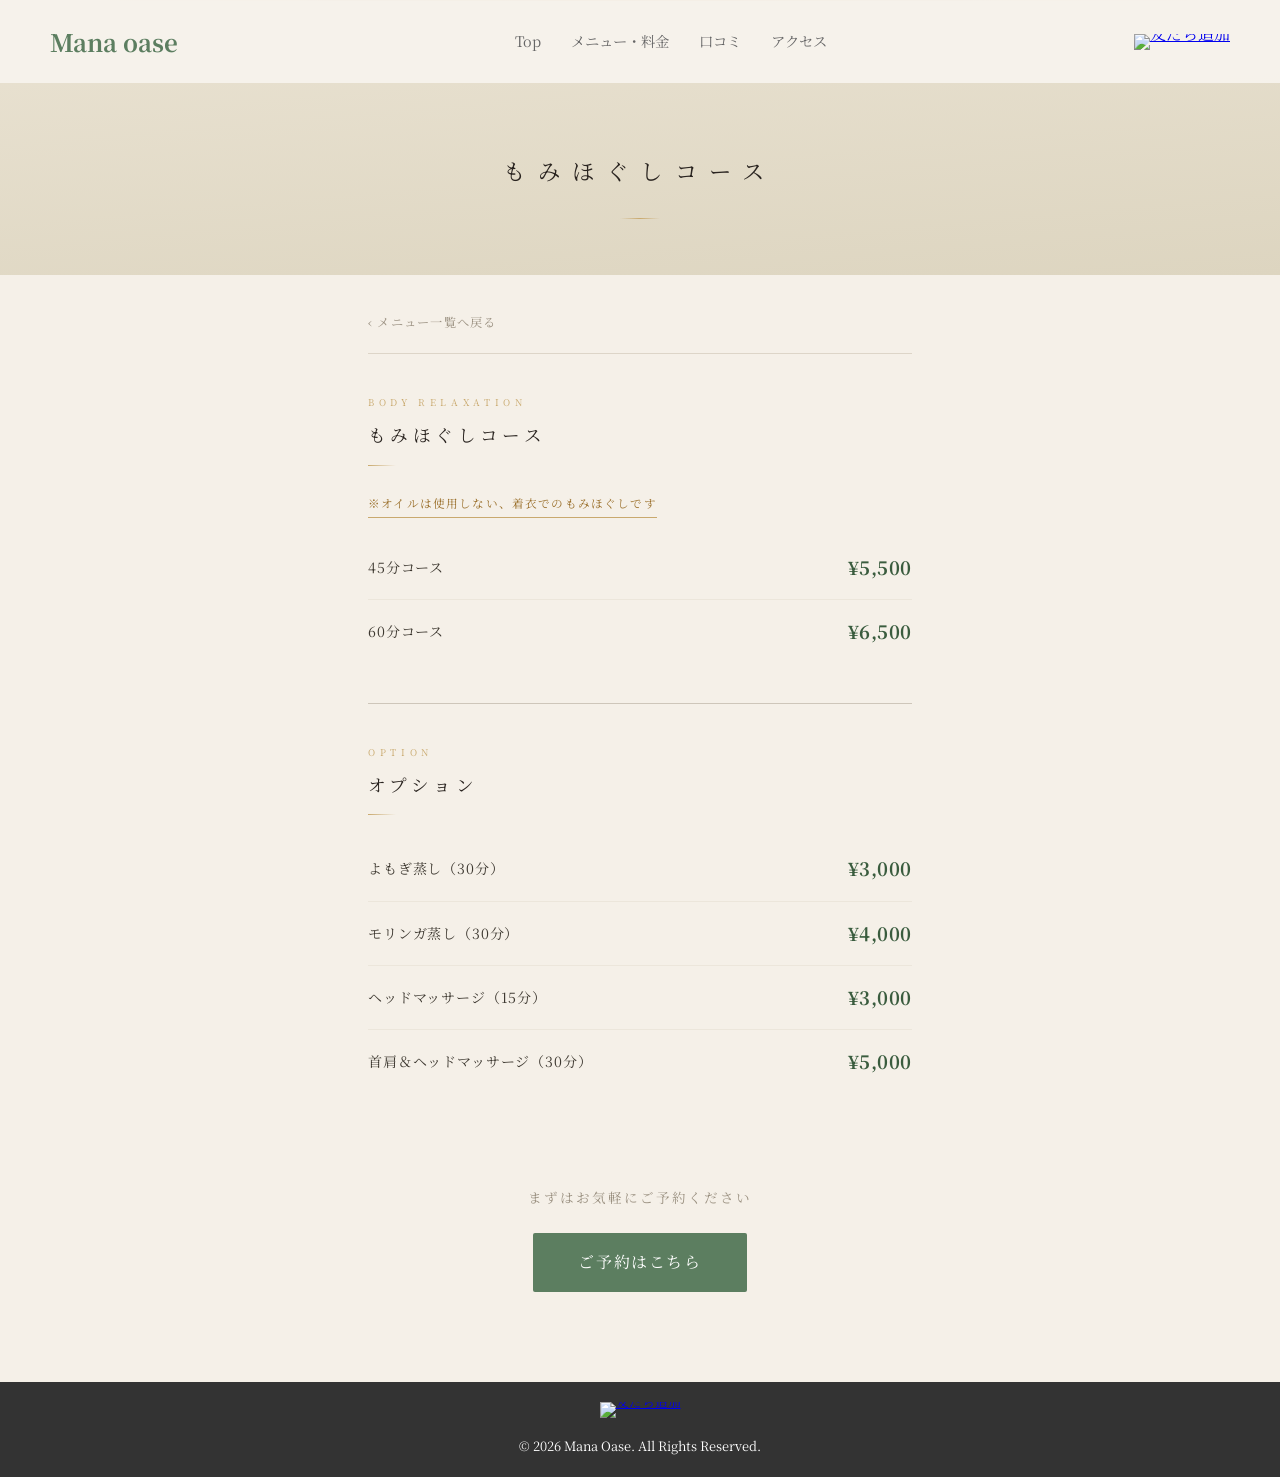
==== menu-momi.html @ 3895b9b8 "Add files via upload" ====
<!DOCTYPE html>
<html lang="ja">
<head>
    <meta charset="UTF-8">
    <meta name="viewport" content="width=device-width, initial-scale=1.0">
    <title>もみほぐしコース | Mana Oase｜名古屋のプライベートエステサロン</title>
    <meta name="description" content="Mana Oaseのもみほぐしコース。名古屋市則武新町のプライベートエステサロン。">
    <meta name="keywords" content="もみほぐし,料金,名古屋エステ,Mana Oase">
    <meta name="robots" content="index, follow">
    <link rel="canonical" href="https://manaoase.com/menu-momi.html">
    <!-- OGP -->
    <meta property="og:title" content="もみほぐしコース | Mana Oase">
    <meta property="og:description" content="もみほぐしコースのご案内。名古屋市則武新町のプライベートエステサロン。">
    <meta property="og:type" content="website">
    <meta property="og:url" content="https://manaoase.com/menu-momi.html">
    <meta property="og:image" content="https://manaoase.com/ogp.png">
    <meta property="og:locale" content="ja_JP">
    <meta property="og:site_name" content="Mana Oase">
    <link rel="icon" href="images/favicon.png" type="image/png">
    <link rel="apple-touch-icon" href="images/favicon.png">
    <link rel="stylesheet" href="style.css">
    <link href="https://fonts.googleapis.com/css2?family=Noto+Serif+JP:wght@400;700&display=swap" rel="stylesheet">
</head>
<body class="page-menu">

    <header class="navbar">
        <div class="logo">Mana oase</div>
        <input type="checkbox" id="nav-toggle" class="nav-toggle-input">
        <label class="hamburger" for="nav-toggle">
            <span></span>
            <span></span>
            <span></span>
        </label>
        <label class="nav-overlay" for="nav-toggle"></label>
        <nav class="nav-menu">
            <ul>
                <li><a href="index.html">Top</a></li>
                <li><a href="price.html">メニュー・料金</a></li>
                <li><a href="voice.html">口コミ</a></li>
                <li><a href="index.html#access">アクセス</a></li>
            </ul>
        </nav>
        <a href="https://lin.ee/xZ9Cr0p" target="_blank" class="line-btn line-btn--desktop">
            <img src="https://scdn.line-apps.com/n/line_add_friends/btn/ja.png" alt="友だち追加" height="36">
        </a>
    </header>

    <section class="page-hero">
        <h1 class="page-title">もみほぐしコース</h1>
    </section>

    <a href="price.html" class="back-link">‹ メニュー一覧へ戻る</a>

    <section class="price-section course-detail">

        <!-- もみほぐしコース -->
        <div class="price-block highlight">
            <span class="price-block__title-en">Body Relaxation</span>
            <h2 class="price-block__title">もみほぐしコース</h2>
            <div class="new-price-tag">※オイルは使用しない、着衣でのもみほぐしです</div>
            <div class="price-row featured">
                <span class="price-label">45分コース</span>
                <span class="price-value">¥5,500</span>
            </div>
            <div class="price-row featured">
                <span class="price-label">60分コース</span>
                <span class="price-value">¥6,500</span>
            </div>
        </div>

        <!-- オプション -->
        <div class="price-block">
            <span class="price-block__title-en">Option</span>
            <h2 class="price-block__title">オプション</h2>
            <div class="price-row">
                <span class="price-label">よもぎ蒸し（30分）</span>
                <span class="price-value">¥3,000</span>
            </div>
            <div class="price-row">
                <span class="price-label">モリンガ蒸し（30分）</span>
                <span class="price-value">¥4,000</span>
            </div>
            <div class="price-row">
                <span class="price-label">ヘッドマッサージ（15分）</span>
                <span class="price-value">¥3,000</span>
            </div>
            <div class="price-row">
                <span class="price-label">首肩＆ヘッドマッサージ（30分）</span>
                <span class="price-value">¥5,000</span>
            </div>
        </div>

    </section>

    <div class="price-cta">
        <p>まずはお気軽にご予約ください</p>
        <a href="https://tol-app.jp/s/zo8xfq9tl715y2r8gp1n" target="_blank" class="btn">ご予約はこちら</a>
    </div>

    <footer>
        <a href="https://lin.ee/xZ9Cr0p" target="_blank" class="line-btn line-btn--footer">
            <img src="https://scdn.line-apps.com/n/line_add_friends/btn/ja.png" alt="友だち追加" height="36">
        </a>
        <p>&copy; 2026 Mana Oase. All Rights Reserved.</p>
    </footer>

    <div class="fixed-bar">
        <a href="https://lin.ee/xZ9Cr0p" target="_blank" class="fixed-bar__btn fixed-bar__btn--line">LINE友だち追加</a>
        <a href="https://tol-app.jp/s/zo8xfq9tl715y2r8gp1n" target="_blank" class="fixed-bar__btn fixed-bar__btn--reserve">ご予約はこちら</a>
    </div>

    <script src="menu-animation.js"></script>
</body>
</html>
---- style.css ----
/* 基本設定 */
* {
    margin: 0;
    padding: 0;
    box-sizing: border-box;
}

img {
    max-width: 100%;
    height: auto;
    display: block;
}

body {
    font-family: 'Noto Serif JP', serif;
    line-height: 1.8;
    color: #3D3830;
    background-color: #F7F3EC;
}

/* 商品・料金ページ共通 */
.page-hero {
    padding: 140px 20px 60px;
    text-align: center;
    background-color: #EDE7D9;
}

.page-title {
    font-size: 2rem;
    font-weight: 400;
    color: #5C7E60;
    letter-spacing: 0.1em;
}

.products-section {
    padding: 60px 20px 80px;
}

.products-grid {
    display: flex;
    gap: 2rem;
    justify-content: center;
    flex-wrap: wrap;
    margin-bottom: 60px;
}

.product-card {
    background: white;
    border: 1px solid #B8D1BA;
    border-radius: 12px;
    overflow: hidden;
    width: 260px;
    text-align: center;
    padding-bottom: 1.5rem;
}

.product-img {
    width: 100%;
    height: 180px;
    object-fit: contain;
    background: #f9f9f9;
    padding: 1rem;
}

.product-name {
    font-size: 0.95rem;
    font-weight: 400;
    color: #3D3830;
    margin-top: 1rem;
    padding: 0 1rem;
    letter-spacing: 0.05em;
}

.shop-btn-wrap {
    text-align: center;
    margin-bottom: 3rem;
}

.shop-lead {
    font-size: 0.88rem;
    color: #7A7065;
    margin-bottom: 1.5rem;
    letter-spacing: 0.05em;
}

/* チェックボックスを非表示 */
.nav-toggle-input {
    display: none;
}

/* ハンバーガーボタン（labelタグ） */
.hamburger {
    display: none;
    flex-direction: column;
    justify-content: center;
    gap: 5px;
    cursor: pointer;
    padding: 4px;
    z-index: 200;
}

.hamburger span {
    display: block;
    width: 24px;
    height: 1.5px;
    background-color: #5C7E60;
    transition: all 0.3s ease;
    transform-origin: center;
}

/* チェック時にXに変わる */
.nav-toggle-input:checked ~ .hamburger span:nth-child(1) {
    transform: translateY(6.5px) rotate(45deg);
}

.nav-toggle-input:checked ~ .hamburger span:nth-child(2) {
    opacity: 0;
}

.nav-toggle-input:checked ~ .hamburger span:nth-child(3) {
    transform: translateY(-6.5px) rotate(-45deg);
}

/* オーバーレイ（labelタグ） */
.nav-overlay {
    display: none;
    position: fixed;
    inset: 0;
    background: rgba(0,0,0,0.3);
    z-index: 160;
    cursor: pointer;
}

/* PC用LINEボタン */
.line-btn--desktop {
    display: inline-block;
}

/* ナビゲーション */
.navbar {
    display: flex;
    justify-content: space-between;
    align-items: center;
    padding: 20px 50px;
    background-color: rgba(247, 243, 236, 0.95);
    position: fixed;
    width: 100%;
    z-index: 100;
}

.logo {
    font-size: 1.5rem;
    font-weight: bold;
    color: #5C7E60;
}

.navbar ul {
    display: flex;
    list-style: none;
}

.navbar ul li {
    margin-left: 30px;
}

.navbar ul li a {
    text-decoration: none;
    color: #666;
    font-size: 0.9rem;
    transition: 0.3s;
}

.navbar ul li a:hover {
    color: #5C7E60;
}

/* メインビジュアル */
.hero {
    height: 100vh;
    width: 100%;
    background-image: url('images/main-bg.jpg');
    background-size: cover;
    background-position: center;
    display: flex;
    justify-content: center;
    align-items: center;
    text-align: center;
    color: #3D2B1F;
}

.hero-content h1 {
    font-size: clamp(3rem, 7vw, 5.5rem);
    margin-bottom: 20px;
    text-shadow: none;
}

.hero-content p {
    color: #3D2B1F;
    font-size: 1.1rem;
    margin-bottom: 30px;
}

/* ボタン */
.btn {
    display: inline-block;
    padding: 15px 45px;
    background-color: #5C7E60;
    color: #fff;
    text-decoration: none;
    border-radius: 2px;
    transition: 0.4s;
    letter-spacing: 0.1em;
}

.btn:hover {
    background-color: #4A6B4E;
    transform: translateY(-3px);
}

/* コンテンツ部分 */
.container {
    padding: 100px 20px;
    max-width: 800px;
    margin: 0 auto;
    text-align: center;
}

.section-title {
    font-size: 2rem;
    margin-bottom: 40px;
    color: #5C7E60;
    position: relative;
    padding-bottom: 10px;
}

.section-title::after {
    content: '';
    position: absolute;
    bottom: 0;
    left: 50%;
    transform: translateX(-50%);
    width: 50px;
    height: 1px;
    background: #8BAF8E;
}

/* お客様の声 */
.voice-section {
    background-color: #EDE7D9;
    padding: 80px 20px 0;
}

.voice-grid {
    display: flex;
    gap: 24px;
    justify-content: center;
    flex-wrap: wrap;
}

.voice-card {
    background: #F7F3EC;
    border: 1px solid #B8D1BA;
    border-radius: 8px;
    padding: 2rem;
    width: 280px;
    flex-shrink: 0;
}

.voice-stars {
    color: #8BAF8E;
    font-size: 1rem;
    margin-bottom: 1rem;
    letter-spacing: 0.1em;
}

.voice-text {
    font-size: 0.85rem;
    line-height: 2;
    color: #7A7065;
    margin-bottom: 1.2rem;
}

.voice-author {
    font-size: 0.78rem;
    color: #A49A8E;
    letter-spacing: 0.1em;
    text-align: right;
}

/* 予約CTA */
.reserve-cta {
    background-color: #EDE7D9;
    text-align: center;
    padding: 0 20px 40px;
}

.reserve-cta--top {
    padding-top: 20px;
}

.reserve-cta__text {
    font-size: 0.95rem;
    color: #7A7065;
    letter-spacing: 0.1em;
    margin-bottom: 28px;
}

/* メニュー紹介セクション */
.menu-section {
    padding: 80px 20px;
    background-color: #F7F3EC;
}

.menu-section .section-title {
    text-align: center;
    margin-bottom: 60px;
}

.menu-item {
    display: flex;
    align-items: center;
    gap: 60px;
    max-width: 1000px;
    margin: 0 auto 80px;
}

.menu-item--reverse {
    flex-direction: row-reverse;
}

.menu-item__image {
    flex: 1;
    height: 300px;
    min-height: 300px;
    border-radius: 4px;
    overflow: hidden;
    box-shadow: 0 8px 30px rgba(0, 0, 0, 0.15);
}

.menu-item__image img {
    width: 100%;
    height: 100%;
    object-fit: cover;
    display: block;
}

.menu-item__image--oil { background-color: #B8D1BA; }
.menu-item__image--yomogi { background-color: #D1E8C8; }
.menu-item__image--moringa { background-color: #C8DDB8; }

.menu-item__text { flex: 1; }

.menu-item__label {
    font-size: 0.75rem;
    letter-spacing: 0.3em;
    color: #8BAF8E;
    display: block;
    margin-bottom: 12px;
}

.menu-item__title {
    font-size: 1.6rem;
    color: #3D3830;
    margin-bottom: 20px;
    font-weight: 400;
    position: relative;
    padding-bottom: 16px;
}

.menu-item__title::after {
    content: '';
    position: absolute;
    bottom: 0;
    left: 0;
    width: 40px;
    height: 1px;
    background: #8BAF8E;
}

.menu-item__desc--sm {
    font-size: 0.83rem;
}

.menu-item__desc {
    font-size: 0.88rem;
    color: #7A7065;
    line-height: 2.2;
    margin-bottom: 24px;
}

.menu-item__points {
    list-style: none;
    display: flex;
    flex-direction: column;
    gap: 8px;
}

.menu-item__points li {
    font-size: 0.85rem;
    color: #5C7E60;
    letter-spacing: 0.05em;
}

/* セラピスト紹介 */
.therapist-section {
    padding: 80px 20px;
    background-color: #EDE7D9;
}

.therapist-section .container {
    padding: 0;
    max-width: 900px;
}

.therapist-card {
    display: flex;
    align-items: center;
    gap: 50px;
    background: #F7F3EC;
    border: 1px solid #B8D1BA;
    border-radius: 12px;
    padding: 40px;
    box-shadow: 0 8px 30px rgba(92, 126, 96, 0.08);
    text-align: left;
    margin-top: 40px;
}

.therapist-card__image {
    flex: 0 0 240px;
    width: 240px;
    height: 300px;
    border-radius: 8px;
    overflow: hidden;
    background-color: #B8D1BA;
}

.therapist-card__image img {
    width: 100%;
    height: 100%;
    object-fit: cover;
}

.therapist-card__text {
    flex: 1;
}

.therapist-card__label {
    font-size: 0.75rem;
    letter-spacing: 0.3em;
    color: #8BAF8E;
    display: block;
    margin-bottom: 12px;
    text-transform: uppercase;
}

.therapist-card__name {
    font-size: 1.5rem;
    color: #3D3830;
    font-weight: 700;
    margin-bottom: 20px;
    display: flex;
    align-items: baseline;
    flex-wrap: wrap;
    gap: 12px;
    padding-bottom: 16px;
    position: relative;
}

.therapist-card__name::after {
    content: '';
    position: absolute;
    bottom: 0;
    left: 0;
    width: 40px;
    height: 1px;
    background: #8BAF8E;
}

.therapist-card__role {
    font-size: 0.8rem;
    font-weight: 400;
    color: #5C7E60;
    letter-spacing: 0.1em;
}

.therapist-card__desc {
    font-size: 0.88rem;
    color: #7A7065;
    line-height: 2.2;
    margin-bottom: 20px;
}

.therapist-card__credentials {
    list-style: none;
    display: flex;
    flex-direction: column;
    gap: 10px;
}

.therapist-card__credentials li {
    font-size: 0.85rem;
    color: #5C7E60;
    letter-spacing: 0.03em;
    padding-left: 20px;
    position: relative;
}

.therapist-card__credentials li::before {
    content: '✔';
    position: absolute;
    left: 0;
    color: #8BAF8E;
    font-size: 0.8rem;
}

.line-btn {
    display: inline-block;
    line-height: 0;
}

.line-btn img {
    display: inline;
    height: 36px;
    width: auto;
}

.line-btn--footer {
    display: block;
    margin-bottom: 16px;
}

/* スマホ固定ボタンバー */
.fixed-bar { display: none; }

/* アクセス */
.access-section {
    background-color: #F7F3EC;
    padding: 80px 0 0;
}

.access-address {
    font-size: 0.9rem;
    color: #7A7065;
    letter-spacing: 0.05em;
    margin-bottom: 2rem;
}

.map-wrap { width: 100%; margin-top: 40px; }
.map-wrap iframe { display: block; }

footer {
    background-color: #333;
    color: #fff;
    text-align: center;
    padding: 20px;
    font-size: 0.8rem;
}

/* フェードインアニメーション */
.fade-in {
    opacity: 0;
    transform: translateY(24px);
    transition: opacity 0.7s ease, transform 0.7s ease;
}

.fade-in--visible {
    opacity: 1;
    transform: translateY(0);
}


@media (max-width: 768px) {
    .hamburger { display: flex; }
    .line-btn--desktop { display: none; }

    .nav-menu {
        position: fixed;
        top: 0;
        right: -100%;
        width: 75%;
        max-width: 280px;
        height: 100vh;
        background: #F7F3EC;
        z-index: 180;
        display: flex;
        flex-direction: column;
        justify-content: center;
        align-items: center;
        gap: 2rem;
        transition: right 0.35s ease;
        padding: 2rem;
    }

    /* チェック時にドロワーを開く */
    .nav-toggle-input:checked ~ .nav-menu {
        right: 0;
    }

/* チェック時にオーバーレイを表示 */
.nav-toggle-input:checked ~ .nav-overlay {
    display: block;
}

    .nav-menu ul {
        flex-direction: column;
        align-items: center;
        gap: 2rem;
        padding: 0;
    }

    .nav-menu ul li { margin-left: 0; }

    .nav-menu ul li a {
        font-size: 1rem;
        letter-spacing: 0.2em;
        color: #3D3830;
        text-decoration: none;
    }

    .navbar {
        padding: 16px 20px;
    }

    .hero { background-position: center top; height: 100svh; min-height: unset; }
    .hero-content h1 { font-size: 2.4rem; }
    .hero-content p { font-size: 0.9rem; padding: 0 16px; }
    .btn { padding: 12px 32px; font-size: 0.85rem; }
    .container { padding: 60px 20px; }
    .section-title { font-size: 1.5rem; }
    .menu-section { padding: 60px 20px; }

    .menu-item,
    .menu-item--reverse {
        flex-direction: column;
        gap: 30px;
        margin-bottom: 60px;
    }

    .menu-item__image { width: 100%; height: 240px; min-height: unset; flex: none; }
    .menu-item__image img { width: 100%; height: 100%; object-fit: cover; }
    .menu-item__title { font-size: 1.3rem; }

    .voice-card { width: 100%; }

    .therapist-section { padding: 60px 20px; }

    .therapist-card {
        flex-direction: column;
        gap: 28px;
        padding: 28px 20px;
        text-align: center;
    }

    .therapist-card__image {
        flex: none;
        width: 200px;
        height: 250px;
        margin: 0 auto;
    }

    .therapist-card__name {
        font-size: 1.3rem;
        justify-content: center;
    }

    .therapist-card__name::after {
        left: 50%;
        transform: translateX(-50%);
    }

    .therapist-card__desc { text-align: left; }

    .therapist-card__credentials { text-align: left; }

    .reserve-cta { padding: 50px 20px; }

    .map-wrap iframe { height: 280px; }

    footer { padding: 30px 20px 72px; }

    .fixed-bar {
        display: flex;
        position: fixed;
        bottom: 0;
        left: 0;
        right: 0;
        z-index: 300;
        height: 56px;
    }

    .fixed-bar__btn {
        flex: 1;
        display: flex;
        align-items: center;
        justify-content: center;
        font-size: 0.82rem;
        letter-spacing: 0.08em;
        text-decoration: none;
        font-family: 'Noto Serif JP', serif;
    }

    .fixed-bar__btn--line { background-color: #06C755; color: #fff; }
    .fixed-bar__btn--reserve { background-color: #5C7E60; color: #fff; }

    .product-card { width: 100%; max-width: 320px; }

    .products-grid { flex-direction: column; align-items: center; }

    .price-row { gap: 12px; }
}

/* ===== メニュー・料金 / コース詳細ページ共通 ===== */
html { scroll-behavior: smooth; }

body.page-menu {
    background: #F5F0E8;
    min-height: 100vh;
}

.price-lead {
    text-align: center;
    padding: 0 20px 50px;
    max-width: 600px;
    margin: 0 auto;
}

.price-lead p {
    font-size: 0.9rem;
    color: #7A7065;
    line-height: 2;
}

.price-badge {
    display: inline-block;
    background: linear-gradient(135deg, #5C7E60, #3d5e41);
    color: white;
    font-size: 0.75rem;
    letter-spacing: 0.15em;
    padding: 6px 18px;
    border-radius: 20px;
    margin-bottom: 16px;
}

.price-block__title {
    font-size: 1.2rem;
    font-weight: 400;
    color: #2A2420;
    margin-bottom: 24px;
    letter-spacing: 0.06em;
    border-left: none;
    padding-left: 0;
}

.price-block__title::after {
    content: '';
    display: block;
    width: 28px;
    height: 1px;
    background: #8A7E72;
    margin-top: 14px;
}

.price-block__title-en {
    font-size: 0.6rem;
    color: #9A9080;
    letter-spacing: 0.35em;
    text-transform: uppercase;
    display: block;
    margin-bottom: 6px;
    padding-left: 0;
}

.price-block__sub {
    font-size: 0.85rem;
    font-weight: 700;
    color: white;
    background: linear-gradient(135deg, #5C7E60, #3d5e41);
    display: inline-block;
    padding: 4px 16px;
    border-radius: 20px;
    margin: 16px 0 12px;
    letter-spacing: 0.1em;
}

.price-row {
    display: flex;
    justify-content: space-between;
    align-items: center;
    padding: 13px 0;
    background: transparent;
    border-radius: 0;
    margin-bottom: 0;
    border-left: none;
    border-bottom: 1px solid #DDD5C8;
}

.price-row.featured {
    background: transparent;
    border-left: none;
}

.price-label {
    font-size: 0.95rem;
    color: #2A2420;
    font-weight: 400;
    flex: 1;
}

.price-value {
    font-size: 1.25rem;
    font-weight: 700;
    color: #5C7E60;
    flex-shrink: 0;
    white-space: nowrap;
    text-align: right;
}

.price-block {
    margin-bottom: 0;
    padding: 44px 0;
    border-bottom: 1px solid #CEC6BA;
    position: relative;
}

.price-block:last-child {
    border-bottom: none;
}

.price-block::before {
    display: none;
}

.price-block.highlight {
    border-bottom: 1px solid #CEC6BA;
    box-shadow: none;
}

.new-price-tag {
    display: inline-block;
    background: none;
    border: none;
    border-bottom: 1px solid #FFB74D;
    border-radius: 0;
    padding: 0 0 2px;
    font-size: 0.78rem;
    color: #9A4F00;
    margin-bottom: 16px;
    text-align: left;
    letter-spacing: 0.08em;
}

.payment-img-placeholder {
    background: #F7F3EC;
    border: 2px dashed #B8D1BA;
    border-radius: 8px;
    padding: 40px 20px;
    text-align: center;
}

.placeholder-text {
    color: #A49A8E;
    font-size: 0.85rem;
}

.price-cta {
    text-align: center;
    padding: 40px 20px 80px;
}

.price-cta p {
    font-size: 0.88rem;
    color: #7A7065;
    margin-bottom: 20px;
    letter-spacing: 0.05em;
}

.price-note {
    background: #E4EFE4;
    border-radius: 12px;
    padding: 16px 20px;
    font-size: 0.8rem;
    color: #5C7E60;
    line-height: 2;
    margin-top: 16px;
    text-align: left;
}

.notice-list {
    padding-left: 1.4rem;
    margin: 0;
}

.notice-list li {
    font-size: 0.85rem;
    color: #7A7065;
    line-height: 1.9;
    margin-bottom: 10px;
}

.cancel-policy {
    display: inline-block;
    margin-top: 6px;
    background: #FFF3E0;
    border: 1px solid #FFB74D;
    border-radius: 6px;
    padding: 4px 12px;
    font-size: 0.82rem;
    color: #E65100;
}

/* 詳細ページ本文の横幅 */
.course-detail {
    max-width: 600px;
    margin: 0 auto;
    padding: 0 20px;
}

/* 2列料金表（新規／リピーター） */
.price-table {
    display: flex;
    flex-direction: column;
    gap: 8px;
}

.price-thead,
.price-trow {
    display: grid;
    grid-template-columns: 1.1fr 1fr 1fr;
    align-items: center;
    gap: 8px;
}

.price-thead {
    font-size: 0.68rem;
    letter-spacing: 0.1em;
    color: #9A9080;
    padding: 0 20px 10px;
    border-bottom: 1px solid #CEC6BA;
}

.price-thead span:not(:first-child) {
    text-align: right;
}

.price-trow {
    background: transparent;
    border-radius: 0;
    padding: 13px 20px;
    border-left: none;
    border-bottom: 1px solid #DDD5C8;
    margin-bottom: 0;
}

.price-trow--new {
    background: transparent;
    border-left: none;
}

.price-trow span:first-child {
    font-size: 0.95rem;
    font-weight: 400;
    color: #2A2420;
}

.price-trow span:not(:first-child) {
    font-size: 1.05rem;
    font-weight: 700;
    color: #5C7E60;
    text-align: right;
}

.price-trow span.none {
    color: #C5BDB0;
    font-weight: 400;
}

/* 料金未定の表示 */
.price-value.tbd {
    color: #A49A8E;
    font-weight: 400;
    font-size: 0.9rem;
}

/* コース準備中プレースホルダー */
.course-placeholder {
    text-align: center;
    color: #A49A8E;
    font-size: 0.9rem;
    line-height: 2;
    padding: 20px 0;
}

/* 戻るリンク */
.back-link {
    display: block;
    max-width: 600px;
    margin: 0 auto 24px;
    padding: 0 20px;
    font-size: 0.85rem;
    color: #5C7E60;
    text-decoration: none;
    letter-spacing: 0.05em;
}

.back-link:hover { text-decoration: underline; }

/* メニュー一覧カード */
.menu-nav {
    max-width: 600px;
    margin: 0 auto;
    padding: 0 20px 40px;
    display: flex;
    flex-direction: column;
    gap: 16px;
}

.menu-nav-card {
    display: flex;
    align-items: center;
    gap: 18px;
    background: #fff;
    border: 1px solid #B8D1BA;
    border-radius: 14px;
    padding: 14px;
    text-decoration: none;
    box-shadow: 0 4px 16px rgba(92,126,96,0.08);
    transition: 0.3s;
}

.menu-nav-card:hover {
    transform: translateY(-3px);
    box-shadow: 0 8px 24px rgba(92,126,96,0.18);
}

.menu-nav-card--featured {
    border: 2px solid #5C7E60;
    box-shadow: 0 6px 22px rgba(92,126,96,0.18);
}

.menu-nav-card__img {
    flex: 0 0 96px;
    width: 96px;
    height: 72px;
    border-radius: 10px;
    object-fit: cover;
}

.menu-nav-card__img--ph {
    display: flex;
    align-items: center;
    justify-content: center;
    background: #EDE7D9;
    color: #A49A8E;
    font-size: 0.75rem;
    letter-spacing: 0.1em;
}

.menu-nav-card__body {
    flex: 1;
    display: flex;
    align-items: center;
    justify-content: space-between;
}

.menu-nav-card__name {
    font-size: 1.05rem;
    font-weight: 700;
    color: #3D3830;
    letter-spacing: 0.05em;
}

.menu-nav-card__arrow {
    color: #8BAF8E;
    font-size: 1.4rem;
    line-height: 1;
}

@media (max-width: 768px) {
    .price-block { padding: 20px; }
    .menu-nav-card__name { font-size: 0.95rem; }
    .menu-nav-card__img { flex-basis: 80px; width: 80px; height: 64px; }
}

/* 狭い画面での料金表（新規／リピーター）調整 */
@media (max-width: 400px) {
    .price-thead,
    .price-trow { grid-template-columns: 0.9fr 1fr 1fr; gap: 6px; }

    .price-thead { font-size: 0.6rem; }
    .price-thead span,
    .price-trow span { white-space: nowrap; }

    .price-trow { padding: 12px 14px; }
    .price-trow span:first-child { font-size: 0.9rem; }
    .price-trow span:not(:first-child) { font-size: 0.98rem; }
}

/* ===== 高級感デザインアップグレード ===== */

/* ── ページヒーロー ── */
.page-hero {
    background: linear-gradient(175deg, #EAE3D3 0%, #DDD5C0 100%);
    padding: 150px 20px 56px;
    position: relative;
    overflow: hidden;
}

.page-hero::before {
    content: '';
    position: absolute;
    top: 0; left: 0; right: 0;
    height: 1px;
    background: linear-gradient(90deg, transparent 5%, #C9A96E 50%, transparent 95%);
}

.page-hero::after {
    content: '';
    display: block;
    width: 40px;
    height: 1px;
    background: linear-gradient(90deg, transparent, #C9A96E, transparent);
    margin: 28px auto 0;
}

.page-title {
    font-size: 1.4rem;
    letter-spacing: 0.55em;
    color: #2A2420;
    font-weight: 400;
}

/* ── 戻るリンク ── */
.back-link {
    margin: 36px auto 20px;
    padding: 0 28px;
    color: #9A9080;
    letter-spacing: 0.1em;
    font-size: 0.77rem;
}

/* ── コース詳細 ── */
.course-detail {
    padding: 0 28px;
}

/* ── 料金ブロック ── */
.price-block {
    padding: 40px 0;
    border-bottom: 1px solid #DDD5C8;
    border-top: none;
    background: transparent;
}

.price-block:first-child {
    border-top: 1px solid #DDD5C8;
}

.price-block.highlight {
    box-shadow: none;
    background: transparent;
}

/* ── 英語サブタイトル（ゴールドアクセント） ── */
.price-block__title-en {
    display: block;
    font-size: 0.58rem;
    letter-spacing: 0.5em;
    color: #C9A96E;
    text-transform: uppercase;
    margin-bottom: 8px;
    padding-left: 0;
}

/* ── ブロックタイトル ── */
.price-block__title {
    font-size: 1.1rem;
    letter-spacing: 0.25em;
    color: #2A2420;
    font-weight: 400;
    margin-bottom: 22px;
    padding-bottom: 0;
    border-left: none;
    padding-left: 0;
}

.price-block__title::after {
    content: '';
    display: block;
    width: 28px;
    height: 1px;
    background: linear-gradient(90deg, #C9A96E, transparent);
    margin-top: 14px;
}

/* ── 新規限定タグ ── */
.new-price-tag {
    display: inline-block;
    background: none;
    border: none;
    border-bottom: 1px solid #C9A96E;
    border-radius: 0;
    padding: 0 0 3px;
    font-size: 0.73rem;
    color: #9A6F2A;
    margin-bottom: 18px;
    letter-spacing: 0.1em;
}

/* ── 料金行 ── */
.price-row {
    padding: 15px 0;
    border-bottom: 1px solid #ECE6DB;
    margin-bottom: 0;
    background: transparent;
    border-radius: 0;
    border-left: none;
}

.price-row:last-child {
    border-bottom: none;
}

.price-row.featured {
    background: transparent;
    border-left: none;
}

/* ── ラベル ── */
.price-label {
    font-size: 0.88rem;
    color: #3D3830;
    letter-spacing: 0.06em;
    font-weight: 400;
}

/* ── 価格値 ── */
.price-value {
    font-size: 1.15rem;
    color: #3A5C3E;
    font-weight: 700;
    letter-spacing: 0.03em;
}

/* ── 料金表ヘッダー ── */
.price-thead {
    font-size: 0.62rem;
    color: #C9A96E;
    letter-spacing: 0.2em;
    padding: 0 0 10px;
    border-bottom: 1px solid #DDD5C8;
}

/* ── 料金表行 ── */
.price-trow {
    padding: 14px 0;
    border-bottom: 1px solid #ECE6DB;
    background: transparent;
    border-radius: 0;
    border-left: none;
    margin-bottom: 0;
}

.price-trow:last-child {
    border-bottom: none;
}

.price-trow--new {
    background: transparent;
    border-left: none;
}

.price-trow span:first-child {
    font-size: 0.9rem;
    color: #3D3830;
    font-weight: 400;
}

.price-trow span:not(:first-child) {
    font-size: 1.0rem;
    color: #3A5C3E;
    font-weight: 700;
}

/* ── price-note ── */
.price-note {
    background: linear-gradient(135deg, #FAF6EE 0%, #F4EDE0 100%);
    border-left: 2px solid #C9A96E;
    border-radius: 0 8px 8px 0;
    color: #5A5148;
    margin-top: 22px;
    font-size: 0.78rem;
}

/* ── サブバッジ ── */
.price-block__sub {
    background: none;
    color: #C9A96E;
    border: 1px solid #C9A96E;
    border-radius: 2px;
    padding: 3px 16px;
    font-size: 0.72rem;
    font-weight: 400;
    letter-spacing: 0.2em;
    margin: 14px 0 12px;
}

/* ── キャンセルポリシー ── */
.cancel-policy {
    background: #FFF8EE;
    border-color: #C9A96E;
    color: #8A6523;
}

/* ── 予約CTA ── */
.price-cta {
    padding: 52px 20px 90px;
}

.price-cta p {
    letter-spacing: 0.15em;
    font-size: 0.85rem;
    color: #9A9080;
    margin-bottom: 24px;
}

/* ── スマホ調整 ── */
@media (max-width: 768px) {
    .page-title {
        font-size: 1.2rem;
        letter-spacing: 0.35em;
    }
    .course-detail {
        padding: 0 20px;
    }
    .price-block {
        padding: 32px 0;
    }
    .back-link {
        margin: 24px auto 12px;
        padding: 0 20px;
    }
}

/* ===== アニメーション ===== */

/* ヒーロータイトル：フェードアップ */
@keyframes luxFadeUp {
    from { opacity: 0; transform: translateY(14px); }
    to   { opacity: 1; transform: translateY(0); }
}

/* ゴールドラインが横に伸びる */
@keyframes goldLineExpand {
    from { width: 0; }
    to   { width: 40px; }
}

/* ヒーロー上部のゴールドライン（スケール） */
@keyframes goldTopScale {
    from { transform: scaleX(0); opacity: 0; }
    to   { transform: scaleX(1); opacity: 1; }
}

.page-menu .page-title {
    opacity: 0;
    animation: luxFadeUp 2.2s cubic-bezier(0.25, 0.46, 0.45, 0.94) 0.4s forwards;
}

.page-menu .page-hero::before {
    transform-origin: center;
    animation: goldTopScale 2.4s cubic-bezier(0.25, 0.46, 0.45, 0.94) 0.2s forwards;
    opacity: 0;
}

.page-menu .page-hero::after {
    width: 0;
    animation: goldLineExpand 1.8s cubic-bezier(0.25, 0.46, 0.45, 0.94) 1.8s forwards;
}

/* スクロール入場アニメーション用クラス */
.lux-fade {
    opacity: 0;
    transform: translateY(20px);
    transition: opacity 1.6s cubic-bezier(0.25, 0.46, 0.45, 0.94),
                transform 1.6s cubic-bezier(0.25, 0.46, 0.45, 0.94);
}

.lux-fade.is-visible {
    opacity: 1;
    transform: translateY(0);
}
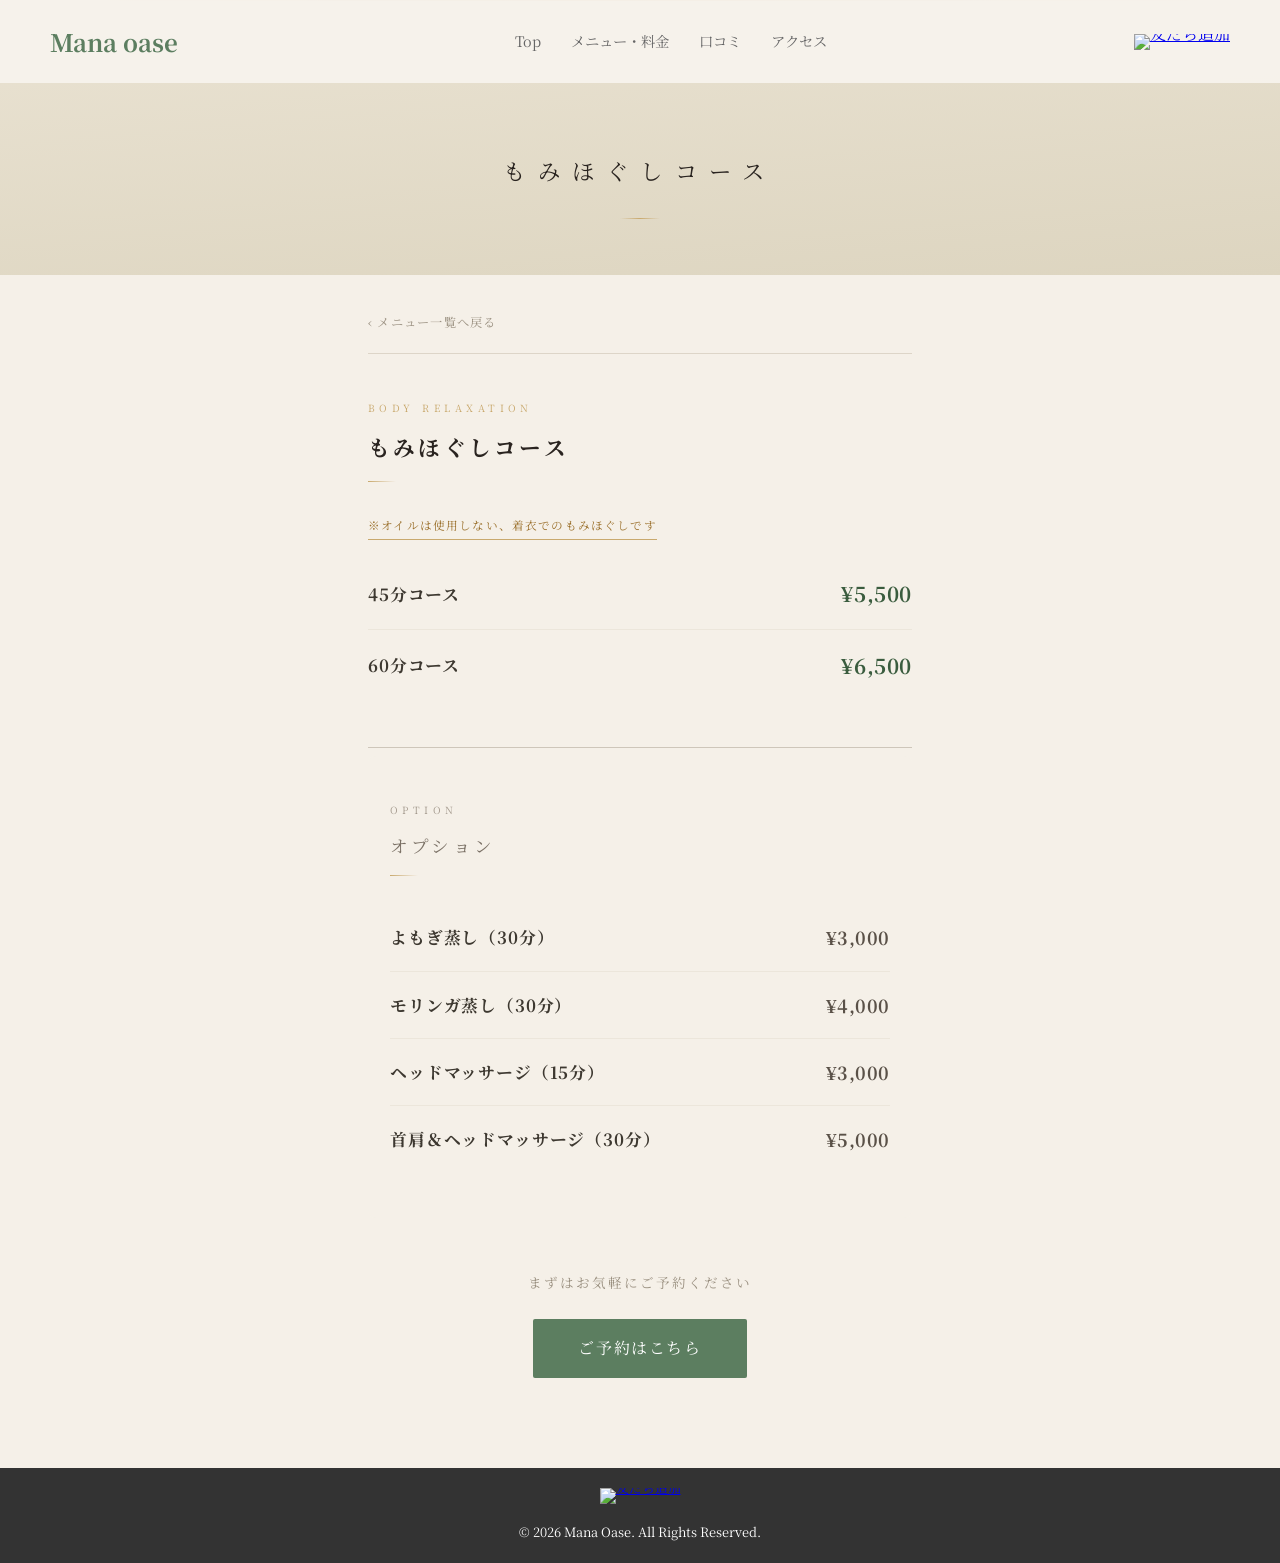
==== commit 66c16086: "Add files via upload" ====
--- a/menu-momi.html
+++ b/menu-momi.html
@@ -69,7 +69,7 @@
         </div>
 
         <!-- オプション -->
-        <div class="price-block">
+        <div class="price-block price-block--option">
             <span class="price-block__title-en">Option</span>
             <h2 class="price-block__title">オプション</h2>
             <div class="price-row">
--- a/style.css
+++ b/style.css
@@ -559,8 +559,9 @@
 /* フェードインアニメーション */
 .fade-in {
     opacity: 0;
-    transform: translateY(24px);
-    transition: opacity 0.7s ease, transform 0.7s ease;
+    transform: translateY(14px);
+    transition: opacity 1.1s cubic-bezier(0.16, 1, 0.3, 1),
+                transform 1.1s cubic-bezier(0.16, 1, 0.3, 1);
 }
 
 .fade-in--visible {
@@ -1008,20 +1009,20 @@
 .menu-nav {
     max-width: 600px;
     margin: 0 auto;
-    padding: 0 20px 40px;
+    padding: 0 20px 48px;
     display: flex;
     flex-direction: column;
-    gap: 16px;
+    gap: 20px;
 }
 
 .menu-nav-card {
     display: flex;
     align-items: center;
-    gap: 18px;
+    gap: 22px;
     background: #fff;
     border: 1px solid #B8D1BA;
     border-radius: 14px;
-    padding: 14px;
+    padding: 18px 20px;
     text-decoration: none;
     box-shadow: 0 4px 16px rgba(92,126,96,0.08);
     transition: 0.3s;
@@ -1038,9 +1039,9 @@
 }
 
 .menu-nav-card__img {
-    flex: 0 0 96px;
-    width: 96px;
-    height: 72px;
+    flex: 0 0 116px;
+    width: 116px;
+    height: 88px;
     border-radius: 10px;
     object-fit: cover;
 }
@@ -1063,22 +1064,22 @@
 }
 
 .menu-nav-card__name {
-    font-size: 1.05rem;
+    font-size: 1.1rem;
     font-weight: 700;
     color: #3D3830;
-    letter-spacing: 0.05em;
+    letter-spacing: 0.06em;
 }
 
 .menu-nav-card__arrow {
     color: #8BAF8E;
-    font-size: 1.4rem;
+    font-size: 1.5rem;
     line-height: 1;
 }
 
 @media (max-width: 768px) {
-    .price-block { padding: 20px; }
-    .menu-nav-card__name { font-size: 0.95rem; }
-    .menu-nav-card__img { flex-basis: 80px; width: 80px; height: 64px; }
+    .menu-nav-card { padding: 16px 18px; gap: 18px; }
+    .menu-nav-card__name { font-size: 1.0rem; }
+    .menu-nav-card__img { flex-basis: 90px; width: 90px; height: 72px; }
 }
 
 /* 狭い画面での料金表（新規／リピーター）調整 */
@@ -1145,7 +1146,7 @@
 
 /* ── 料金ブロック ── */
 .price-block {
-    padding: 40px 0;
+    padding: 46px 0;
     border-bottom: 1px solid #DDD5C8;
     border-top: none;
     background: transparent;
@@ -1163,21 +1164,21 @@
 /* ── 英語サブタイトル（ゴールドアクセント） ── */
 .price-block__title-en {
     display: block;
-    font-size: 0.58rem;
-    letter-spacing: 0.5em;
+    font-size: 0.62rem;
+    letter-spacing: 0.45em;
     color: #C9A96E;
     text-transform: uppercase;
-    margin-bottom: 8px;
+    margin-bottom: 10px;
     padding-left: 0;
 }
 
 /* ── ブロックタイトル ── */
 .price-block__title {
-    font-size: 1.1rem;
-    letter-spacing: 0.25em;
+    font-size: 1.35rem;
+    letter-spacing: 0.15em;
     color: #2A2420;
-    font-weight: 400;
-    margin-bottom: 22px;
+    font-weight: 700;
+    margin-bottom: 28px;
     padding-bottom: 0;
     border-left: none;
     padding-left: 0;
@@ -1208,7 +1209,7 @@
 
 /* ── 料金行 ── */
 .price-row {
-    padding: 15px 0;
+    padding: 17px 0;
     border-bottom: 1px solid #ECE6DB;
     margin-bottom: 0;
     background: transparent;
@@ -1227,15 +1228,15 @@
 
 /* ── ラベル ── */
 .price-label {
-    font-size: 0.88rem;
+    font-size: 1.05rem;
     color: #3D3830;
-    letter-spacing: 0.06em;
-    font-weight: 400;
+    letter-spacing: 0.05em;
+    font-weight: 700;
 }
 
 /* ── 価格値 ── */
 .price-value {
-    font-size: 1.15rem;
+    font-size: 1.28rem;
     color: #3A5C3E;
     font-weight: 700;
     letter-spacing: 0.03em;
@@ -1243,16 +1244,16 @@
 
 /* ── 料金表ヘッダー ── */
 .price-thead {
-    font-size: 0.62rem;
+    font-size: 0.68rem;
     color: #C9A96E;
-    letter-spacing: 0.2em;
-    padding: 0 0 10px;
+    letter-spacing: 0.22em;
+    padding: 0 0 12px;
     border-bottom: 1px solid #DDD5C8;
 }
 
 /* ── 料金表行 ── */
 .price-trow {
-    padding: 14px 0;
+    padding: 16px 0;
     border-bottom: 1px solid #ECE6DB;
     background: transparent;
     border-radius: 0;
@@ -1270,13 +1271,13 @@
 }
 
 .price-trow span:first-child {
-    font-size: 0.9rem;
+    font-size: 1.05rem;
     color: #3D3830;
-    font-weight: 400;
+    font-weight: 700;
 }
 
 .price-trow span:not(:first-child) {
-    font-size: 1.0rem;
+    font-size: 1.12rem;
     color: #3A5C3E;
     font-weight: 700;
 }
@@ -1287,8 +1288,10 @@
     border-left: 2px solid #C9A96E;
     border-radius: 0 8px 8px 0;
     color: #5A5148;
-    margin-top: 22px;
-    font-size: 0.78rem;
+    margin-top: 26px;
+    font-size: 0.82rem;
+    line-height: 2.1;
+    padding: 18px 22px;
 }
 
 /* ── サブバッジ ── */
@@ -1333,7 +1336,26 @@
         padding: 0 20px;
     }
     .price-block {
-        padding: 32px 0;
+        padding: 36px 0;
+    }
+    .price-block__title {
+        font-size: 1.2rem;
+        letter-spacing: 0.1em;
+    }
+    .price-label {
+        font-size: 1.0rem;
+    }
+    .price-value {
+        font-size: 1.15rem;
+    }
+    .price-trow span:first-child {
+        font-size: 1.0rem;
+    }
+    .price-trow span:not(:first-child) {
+        font-size: 1.05rem;
+    }
+    .price-row {
+        padding: 15px 0;
     }
     .back-link {
         margin: 24px auto 12px;
@@ -1380,12 +1402,85 @@
 /* スクロール入場アニメーション用クラス */
 .lux-fade {
     opacity: 0;
-    transform: translateY(20px);
-    transition: opacity 1.6s cubic-bezier(0.25, 0.46, 0.45, 0.94),
-                transform 1.6s cubic-bezier(0.25, 0.46, 0.45, 0.94);
+    transform: translateY(12px);
+    transition: opacity 1.4s cubic-bezier(0.16, 1, 0.3, 1),
+                transform 1.4s cubic-bezier(0.16, 1, 0.3, 1);
 }
 
 .lux-fade.is-visible {
     opacity: 1;
     transform: translateY(0);
+}
+
+/* ── ご新規様列の強調 ── */
+.price-thead span:nth-child(2) {
+    color: #9A6F2A;
+    font-weight: 700;
+    font-size: 0.72rem;
+}
+
+.price-trow--new span:nth-child(2) {
+    color: #9A6F2A;
+    position: relative;
+}
+
+.price-trow--new span:nth-child(2)::after {
+    content: '';
+    position: absolute;
+    bottom: -2px;
+    left: 0;
+    right: 0;
+    height: 1px;
+    background: rgba(154, 111, 42, 0.25);
+}
+
+/* ── オプションブロック ── */
+.price-block--option {
+    background: #F5F0E8;
+    border-radius: 8px;
+    padding-left: 22px;
+    padding-right: 22px;
+    border-bottom: none;
+    margin-top: 8px;
+}
+
+.price-block--option .price-block__title-en {
+    color: #A49A8E;
+}
+
+.price-block--option .price-block__title {
+    font-size: 1.1rem;
+    font-weight: 400;
+    color: #7A7065;
+    letter-spacing: 0.2em;
+}
+
+.price-block--option .price-value {
+    font-size: 1.12rem;
+    color: #5A5148;
+}
+
+/* ── Conceptセクション（#aboutのみに適用される固有ルール） ── */
+#about.container {
+    max-width: 680px;
+    text-align: left;
+    padding: 90px 40px;
+}
+#about.container .section-title {
+    text-align: center;
+}
+#about.container p {
+    font-size: 0.95rem;
+    line-height: 2.5;
+    letter-spacing: 0.06em;
+    color: #5A5148;
+}
+@media (max-width: 768px) {
+    #about.container {
+        padding: 60px 24px;
+    }
+    #about.container p {
+        font-size: 0.92rem;
+        line-height: 2.3;
+    }
 }
